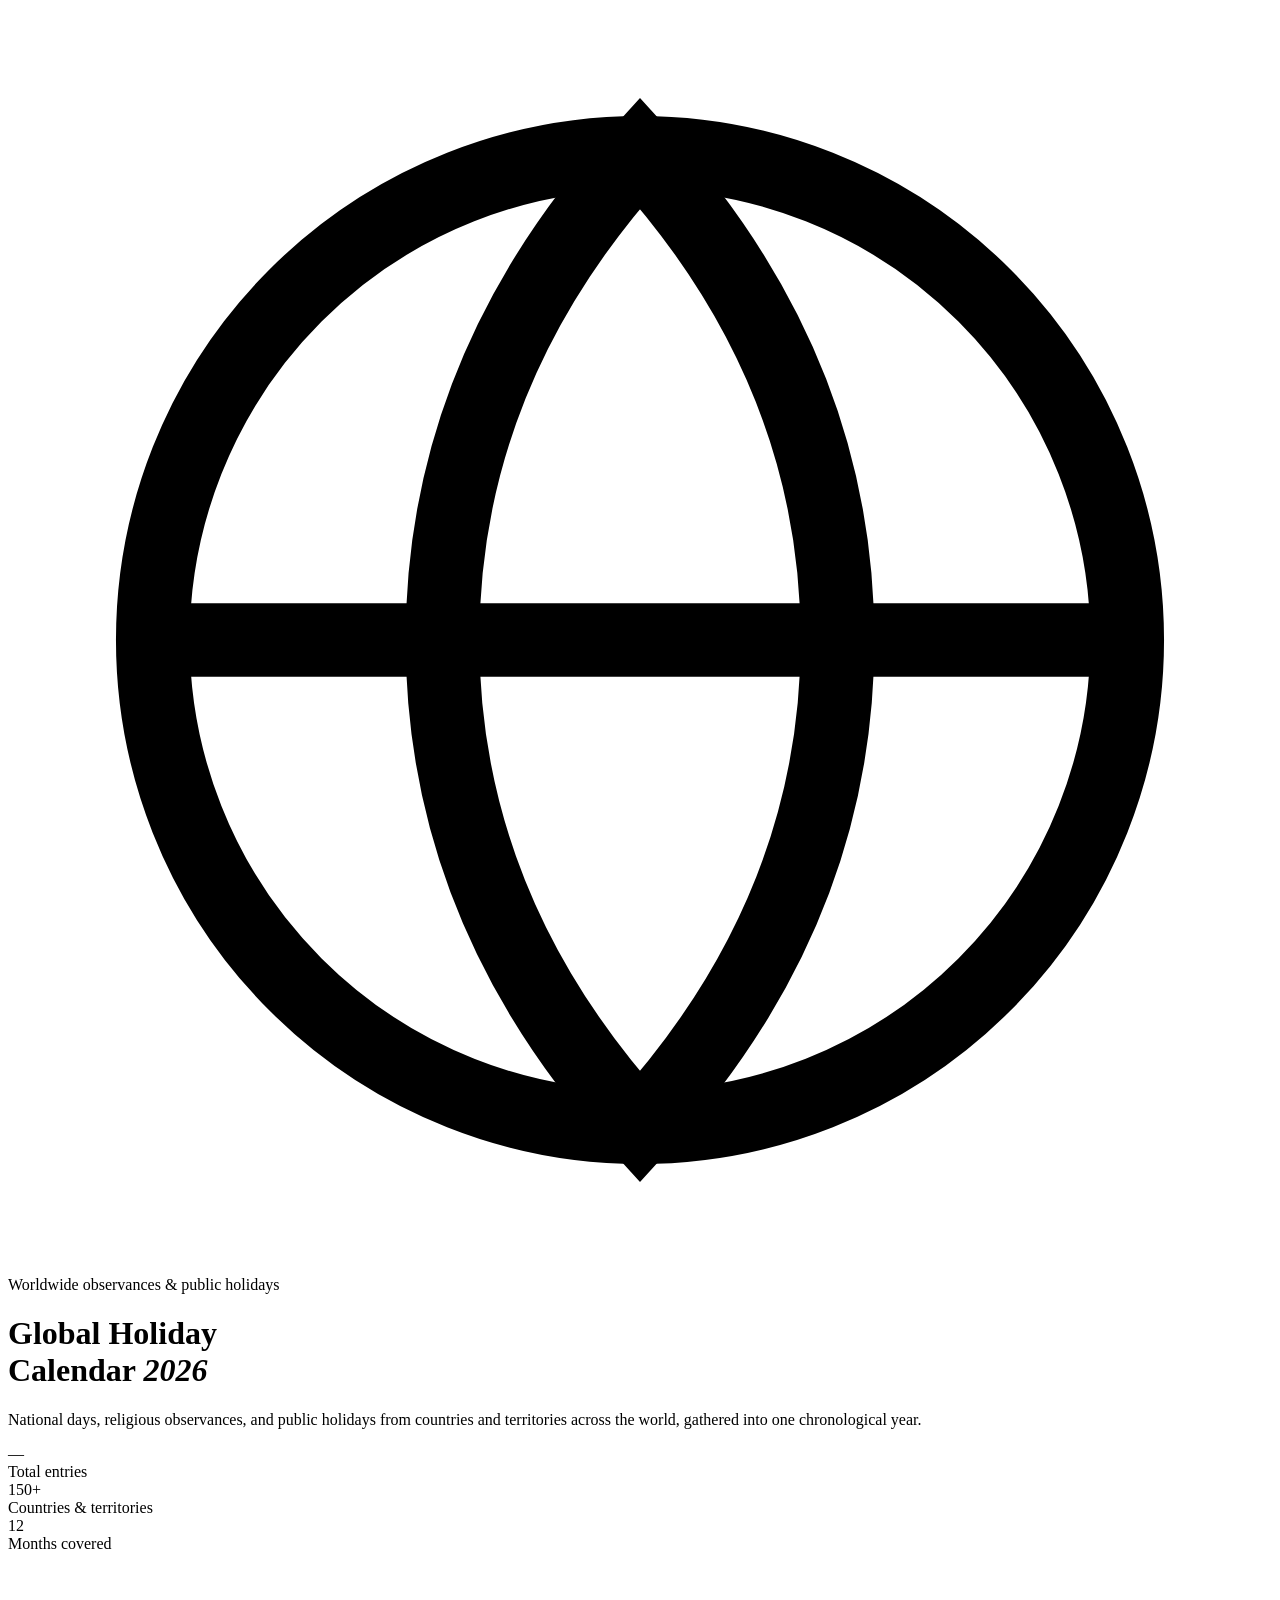
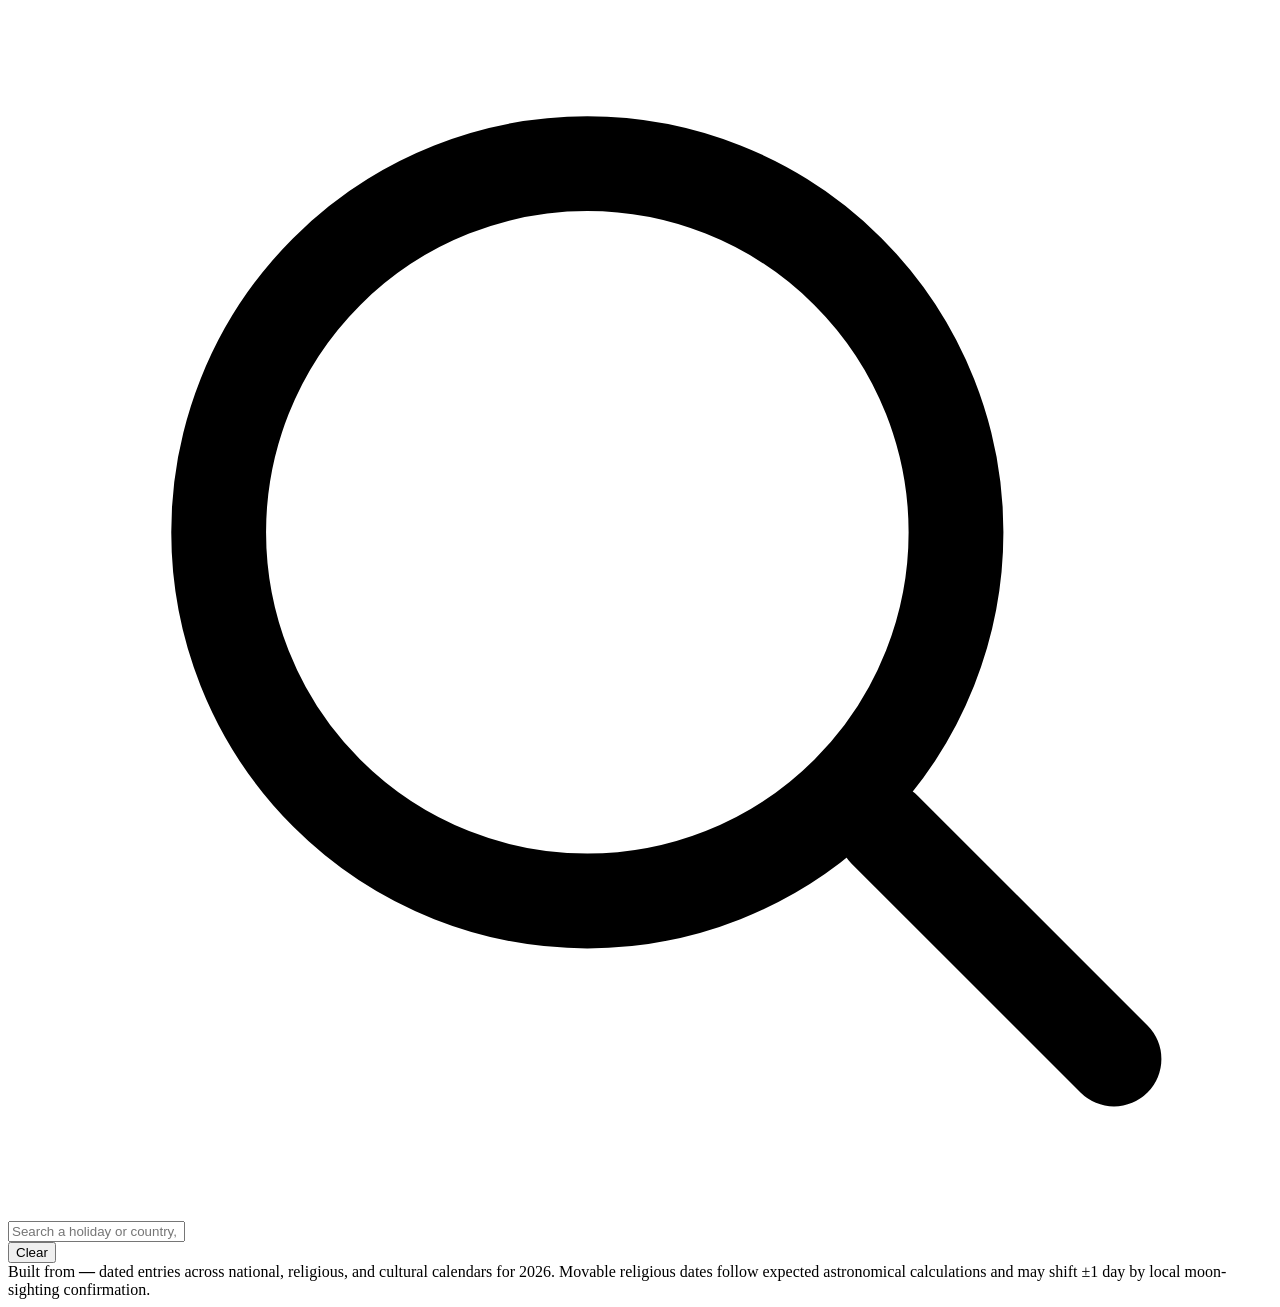
==== index.html @ 4b8c0f7c "Add files via upload" ====
<!DOCTYPE html>
<html lang="en">
<head>
<meta charset="UTF-8">
<meta name="viewport" content="width=device-width, initial-scale=1.0">
<title>Global Holiday Calendar 2026</title>
<meta name="description" content="A searchable, chronological calendar of national holidays, religious observances, and cultural celebrations from countries and territories around the world for 2026.">
<link rel="preconnect" href="https://fonts.googleapis.com">
<link href="https://fonts.googleapis.com/css2?family=Fraunces:opsz,wght@9..144,400;9..144,500;9..144,600;9..144,700&family=Inter:wght@400;500;600;700&display=swap" rel="stylesheet">
<link rel="stylesheet" href="assets/style.css">
</head>
<body>

<header class="hero">
  <div class="hero-inner">
    <div class="hero-mark">
      <svg viewBox="0 0 24 24" fill="none" xmlns="http://www.w3.org/2000/svg">
        <circle cx="12" cy="12" r="9.25" stroke="currentColor" stroke-width="1.4"/>
        <path d="M2.75 12H21.25" stroke="currentColor" stroke-width="1.4"/>
        <path d="M12 2.75C14.5 5.5 15.75 8.6 15.75 12C15.75 15.4 14.5 18.5 12 21.25C9.5 18.5 8.25 15.4 8.25 12C8.25 8.6 9.5 5.5 12 2.75Z" stroke="currentColor" stroke-width="1.4"/>
      </svg>
      Worldwide observances &amp; public holidays
    </div>
    <h1 class="title">Global Holiday<br>Calendar <em>2026</em></h1>
    <p class="subtitle">National days, religious observances, and public holidays from countries and territories across the world, gathered into one chronological year.</p>
    <div class="hero-stats">
      <div><div class="num" id="statTotal">—</div><div class="lbl">Total entries</div></div>
      <div><div class="num">150+</div><div class="lbl">Countries &amp; territories</div></div>
      <div><div class="num">12</div><div class="lbl">Months covered</div></div>
    </div>
  </div>
</header>

<div class="controls-wrap">
  <div class="controls">
    <div class="search-row">
      <div class="search-box">
        <svg viewBox="0 0 24 24" fill="none" xmlns="http://www.w3.org/2000/svg"><circle cx="11" cy="11" r="7" stroke="currentColor" stroke-width="1.8"/><path d="M21 21L16.65 16.65" stroke="currentColor" stroke-width="1.8" stroke-linecap="round"/></svg>
        <input type="text" id="searchInput" placeholder="Search a holiday or country, e.g. Diwali or Kenya">
      </div>
      <button class="clear-btn" id="clearBtn">Clear</button>
    </div>
    <div class="month-pills" id="monthPills"></div>
  </div>
</div>

<div class="result-note" id="resultNote"></div>

<main id="main"></main>

<footer>
  Built from <strong id="statTotalFooter">—</strong> dated entries across national, religious, and cultural calendars for 2026. Movable religious dates follow expected astronomical calculations and may shift ±1 day by local moon-sighting confirmation.
</footer>

<script src="assets/script.js"></script>
</body>
</html>
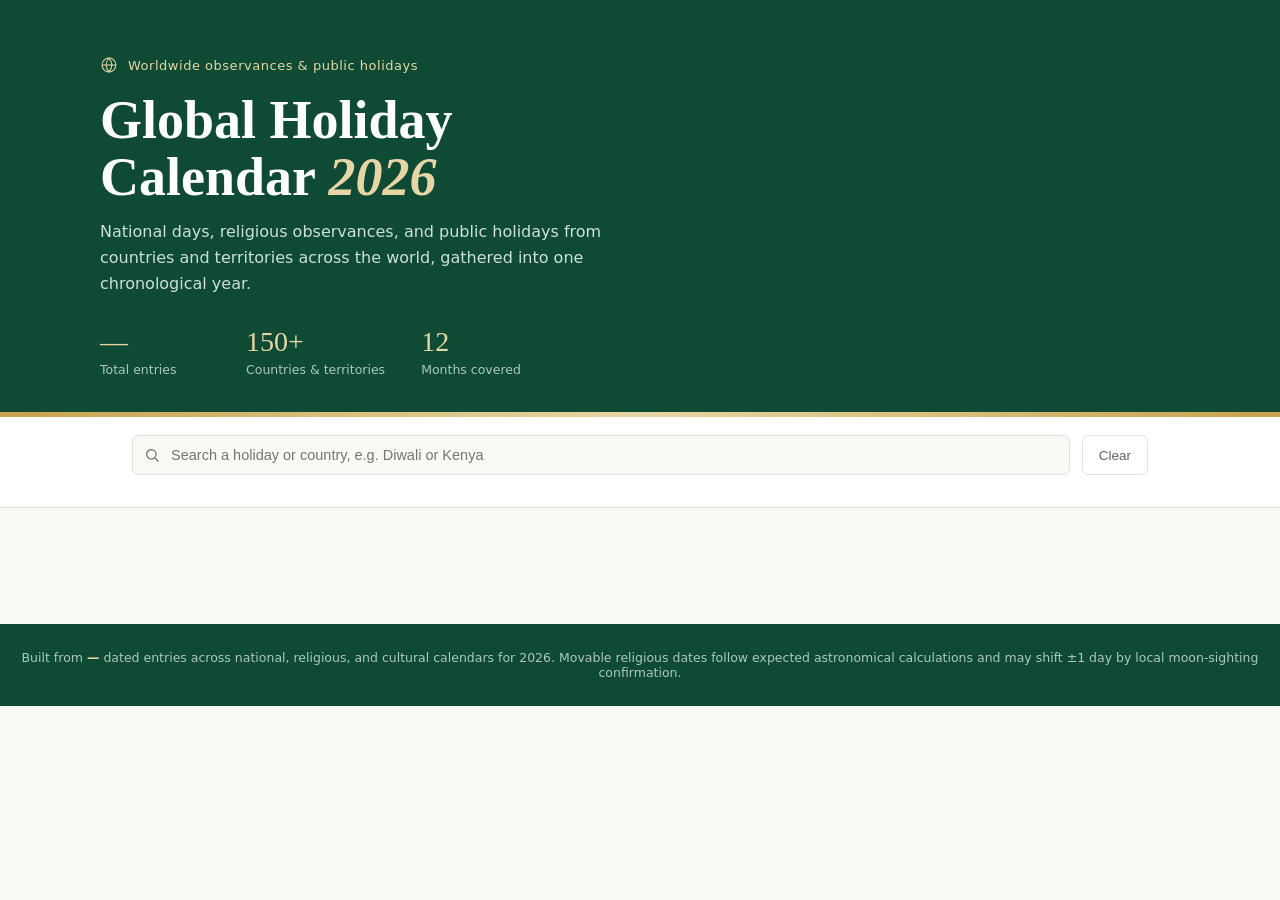
==== commit 65d5fcea: "Update stylesheet link in index.html" ====
--- a/index.html
+++ b/index.html
@@ -7,7 +7,7 @@
 <meta name="description" content="A searchable, chronological calendar of national holidays, religious observances, and cultural celebrations from countries and territories around the world for 2026.">
 <link rel="preconnect" href="https://fonts.googleapis.com">
 <link href="https://fonts.googleapis.com/css2?family=Fraunces:opsz,wght@9..144,400;9..144,500;9..144,600;9..144,700&family=Inter:wght@400;500;600;700&display=swap" rel="stylesheet">
-<link rel="stylesheet" href="assets/style.css">
+<link rel="stylesheet" href="style.css">
 </head>
 <body>
 
--- a/style.css
+++ b/style.css
@@ -0,0 +1,290 @@
+:root{
+  --green-deep:#0E4A34;
+  --green-mid:#1C6B4A;
+  --green-tint:#EAF2ED;
+  --gold:#C9A24B;
+  --gold-soft:#E7D6A5;
+  --cream:#FBF9F4;
+  --white:#FFFFFF;
+  --ink:#1F2A22;
+  --ink-soft:#5B6960;
+  --line:#DCE4DE;
+  --radius:6px;
+}
+*{box-sizing:border-box;}
+html,body{margin:0;padding:0;}
+body{
+  background:var(--cream);
+  color:var(--ink);
+  font-family:'Inter',system-ui,sans-serif;
+  -webkit-font-smoothing:antialiased;
+}
+a{color:inherit;}
+
+/* ---------- Header ---------- */
+header.hero{
+  background:var(--green-deep);
+  color:var(--white);
+  padding:56px 32px 40px;
+  position:relative;
+  overflow:hidden;
+}
+header.hero::after{
+  content:"";
+  position:absolute;
+  left:0; right:0; bottom:0;
+  height:5px;
+  background:linear-gradient(90deg, var(--gold) 0%, var(--gold-soft) 50%, var(--gold) 100%);
+}
+.hero-inner{
+  max-width:1080px;
+  margin:0 auto;
+}
+.hero-mark{
+  display:inline-flex;
+  align-items:center;
+  gap:10px;
+  color:var(--gold-soft);
+  font-size:13px;
+  letter-spacing:.04em;
+  margin-bottom:18px;
+}
+.hero-mark svg{ width:18px; height:18px; flex:none; }
+h1.title{
+  font-family:'Fraunces', serif;
+  font-weight:600;
+  font-size:clamp(32px, 5vw, 54px);
+  line-height:1.05;
+  margin:0 0 14px;
+  max-width:16ch;
+}
+h1.title em{
+  font-style:italic;
+  color:var(--gold-soft);
+}
+p.subtitle{
+  font-size:16px;
+  line-height:1.6;
+  color:#CFE0D6;
+  max-width:56ch;
+  margin:0;
+}
+.hero-stats{
+  display:flex;
+  gap:36px;
+  margin-top:32px;
+  flex-wrap:wrap;
+}
+.hero-stats div{ min-width:110px; }
+.hero-stats .num{
+  font-family:'Fraunces', serif;
+  font-size:28px;
+  color:var(--gold-soft);
+  line-height:1;
+}
+.hero-stats .lbl{
+  font-size:12.5px;
+  color:#AEC7BC;
+  margin-top:6px;
+}
+
+/* ---------- Controls ---------- */
+.controls-wrap{
+  background:var(--white);
+  border-bottom:1px solid var(--line);
+  position:sticky;
+  top:0;
+  z-index:20;
+}
+.controls{
+  max-width:1080px;
+  margin:0 auto;
+  padding:18px 32px;
+}
+.search-row{
+  display:flex;
+  gap:12px;
+  margin-bottom:14px;
+}
+.search-box{
+  flex:1;
+  position:relative;
+}
+.search-box input{
+  width:100%;
+  padding:11px 14px 11px 38px;
+  border:1px solid var(--line);
+  border-radius:var(--radius);
+  font-family:'Inter',sans-serif;
+  font-size:14.5px;
+  color:var(--ink);
+  background:var(--cream);
+}
+.search-box input:focus{
+  outline:2px solid var(--gold);
+  outline-offset:1px;
+  background:var(--white);
+}
+.search-box svg{
+  position:absolute;
+  left:12px; top:50%;
+  transform:translateY(-50%);
+  width:16px; height:16px;
+  color:var(--ink-soft);
+}
+.clear-btn{
+  border:1px solid var(--line);
+  background:var(--white);
+  color:var(--ink-soft);
+  border-radius:var(--radius);
+  padding:0 16px;
+  font-size:13.5px;
+  cursor:pointer;
+  font-family:'Inter',sans-serif;
+}
+.clear-btn:hover{ border-color:var(--green-mid); color:var(--green-deep); }
+
+.month-pills{
+  display:flex;
+  flex-wrap:wrap;
+  gap:7px;
+}
+.pill{
+  border:1px solid var(--line);
+  background:var(--white);
+  color:var(--ink-soft);
+  padding:6px 13px;
+  border-radius:999px;
+  font-size:13px;
+  font-family:'Inter',sans-serif;
+  cursor:pointer;
+  transition:background .12s ease, color .12s ease, border-color .12s ease;
+}
+.pill:hover{ border-color:var(--gold); color:var(--green-deep); }
+.pill.active{
+  background:var(--gold);
+  border-color:var(--gold);
+  color:var(--green-deep);
+  font-weight:600;
+}
+.pill-all.active{
+  background:var(--green-deep);
+  border-color:var(--green-deep);
+  color:var(--gold-soft);
+}
+
+.result-note{
+  max-width:1080px;
+  margin:16px auto 0;
+  padding:0 32px;
+  font-size:13px;
+  color:var(--ink-soft);
+}
+
+/* ---------- Table ---------- */
+main{
+  max-width:1080px;
+  margin:0 auto;
+  padding:20px 32px 80px;
+}
+.month-section{ margin-top:34px; }
+.month-section:first-child{ margin-top:24px; }
+.month-heading{
+  display:flex;
+  align-items:baseline;
+  gap:10px;
+  margin-bottom:10px;
+  padding-bottom:8px;
+  border-bottom:2px solid var(--green-deep);
+}
+.month-heading h2{
+  font-family:'Fraunces', serif;
+  font-weight:600;
+  font-size:22px;
+  color:var(--green-deep);
+  margin:0;
+}
+.month-heading .count{
+  font-size:12.5px;
+  color:var(--gold);
+  font-weight:600;
+  background:var(--green-tint);
+  padding:2px 9px;
+  border-radius:999px;
+}
+
+table{
+  width:100%;
+  border-collapse:collapse;
+}
+thead th{
+  text-align:left;
+  font-size:11.5px;
+  letter-spacing:.03em;
+  color:var(--ink-soft);
+  font-weight:600;
+  padding:0 0 8px;
+}
+thead th.col-date{ text-align:right; }
+tbody tr{
+  border-top:1px solid var(--line);
+}
+tbody tr:hover{ background:var(--green-tint); }
+tbody td{
+  padding:11px 0;
+  font-size:14.5px;
+  vertical-align:top;
+}
+td.col-title{
+  color:var(--ink);
+  padding-right:18px;
+  border-left:3px solid transparent;
+}
+tbody tr:hover td.col-title{ border-left-color:var(--gold); padding-left:9px; }
+td.col-date{
+  text-align:right;
+  white-space:nowrap;
+  color:var(--green-mid);
+  font-weight:600;
+  font-variant-numeric:tabular-nums;
+}
+
+.empty-state{
+  text-align:center;
+  padding:60px 20px;
+  color:var(--ink-soft);
+}
+.empty-state .big{
+  font-family:'Fraunces', serif;
+  font-size:20px;
+  color:var(--green-deep);
+  margin-bottom:6px;
+}
+
+mark{
+  background:var(--gold-soft);
+  color:inherit;
+  padding:0 1px;
+  border-radius:2px;
+}
+
+footer{
+  background:var(--green-deep);
+  color:#AEC7BC;
+  text-align:center;
+  padding:26px 20px;
+  font-size:12.5px;
+}
+footer strong{ color:var(--gold-soft); }
+
+@media (max-width:640px){
+  header.hero{ padding:40px 20px 32px; }
+  .controls{ padding:14px 20px; }
+  main{ padding:16px 20px 60px; }
+  td.col-title{ font-size:13.5px; }
+  .search-row{ flex-direction:column; }
+}
+
+@media (prefers-reduced-motion: reduce){
+  *{ transition:none !important; }
+}
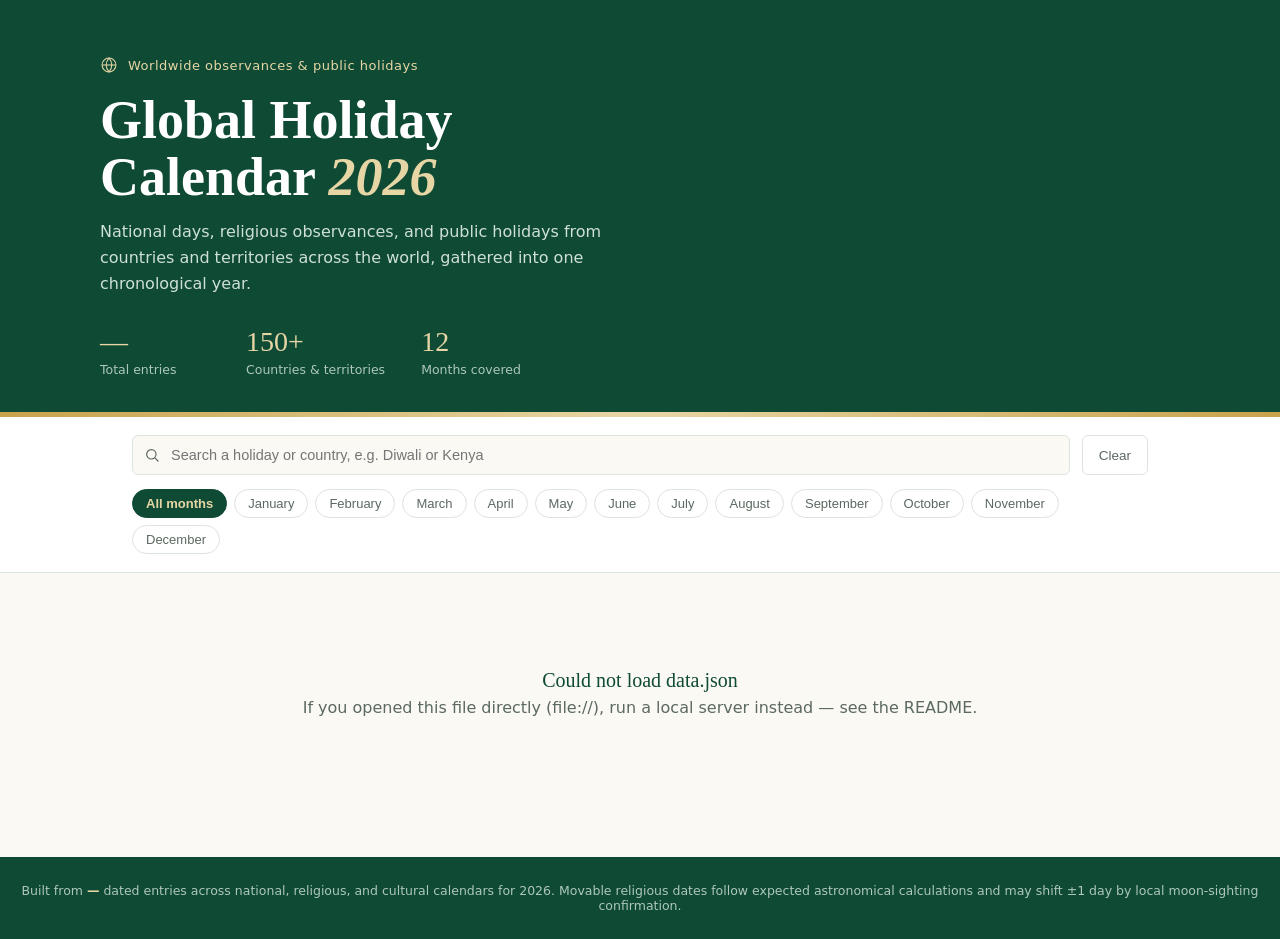
==== commit cd412e27: "Fix script source path in index.html" ====
--- a/index.html
+++ b/index.html
@@ -52,6 +52,6 @@
   Built from <strong id="statTotalFooter">—</strong> dated entries across national, religious, and cultural calendars for 2026. Movable religious dates follow expected astronomical calculations and may shift ±1 day by local moon-sighting confirmation.
 </footer>
 
-<script src="assets/script.js"></script>
+<script src="script.js"></script>
 </body>
 </html>
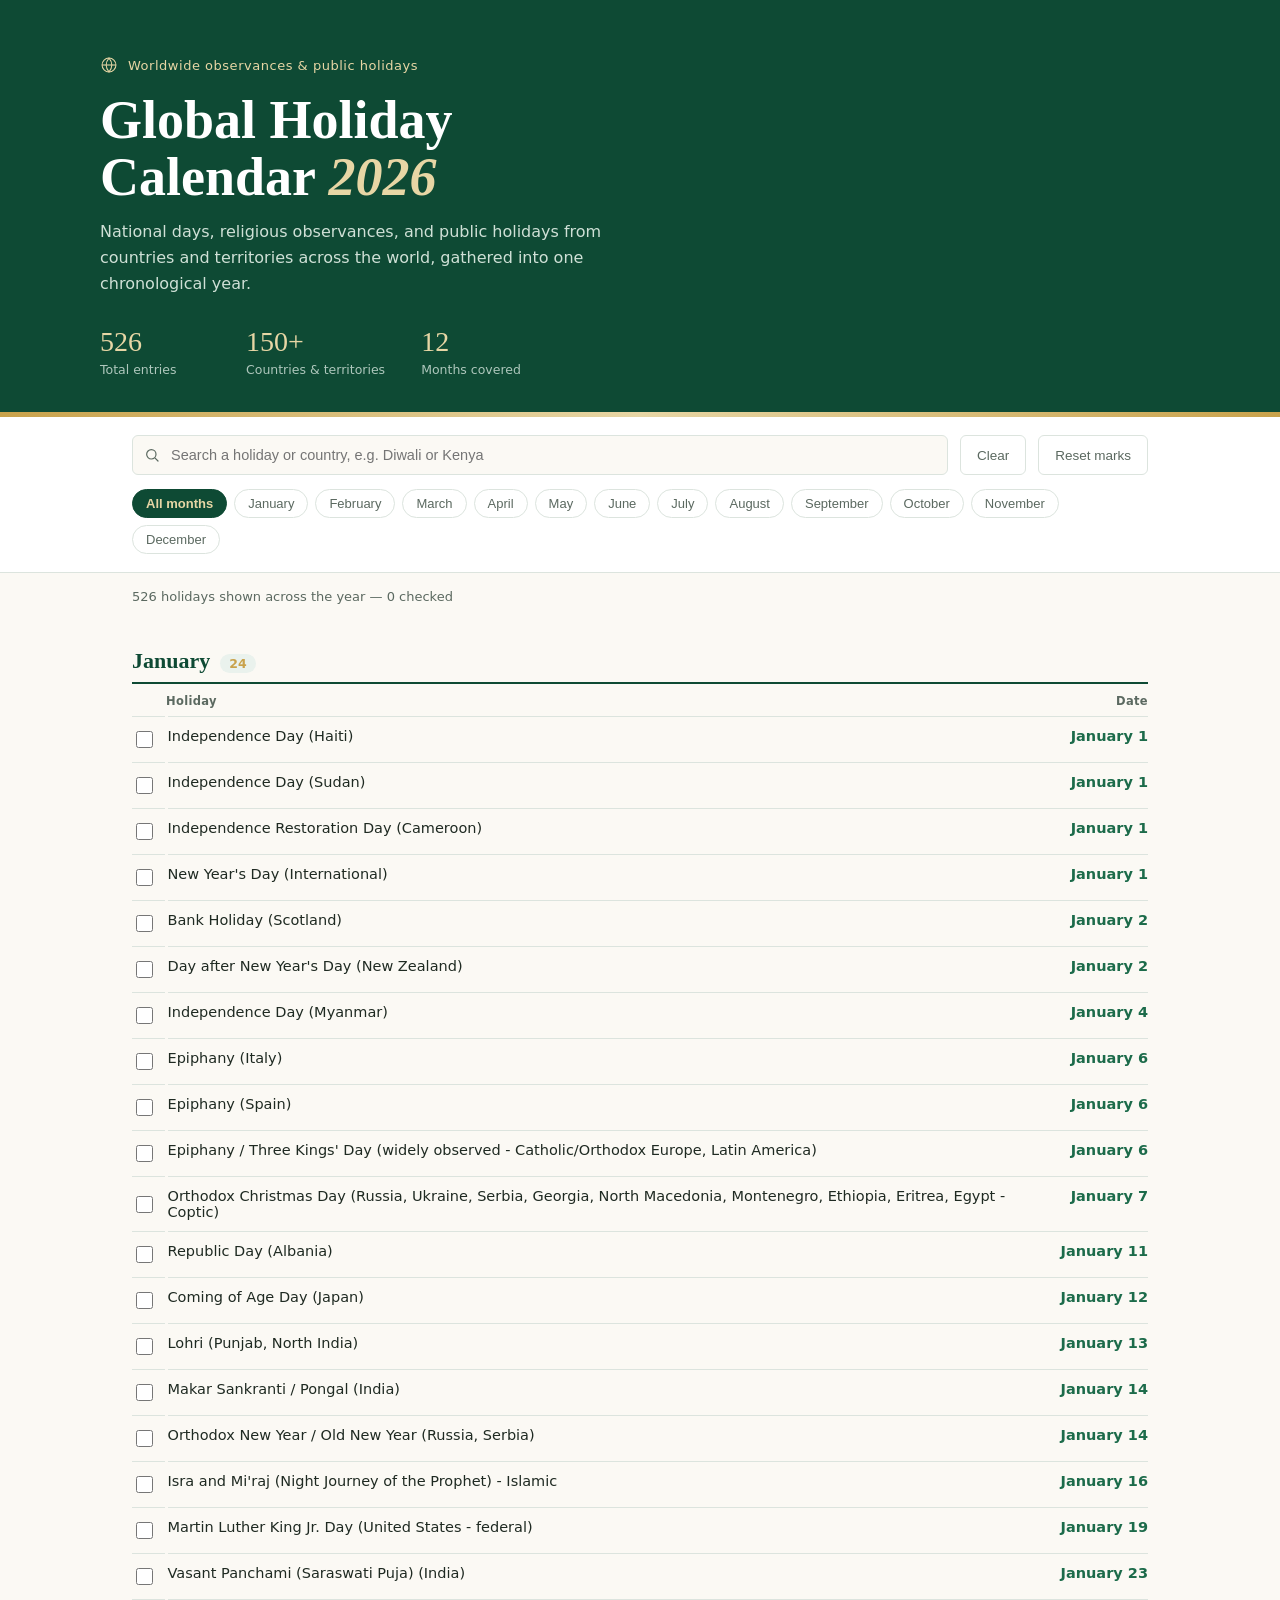
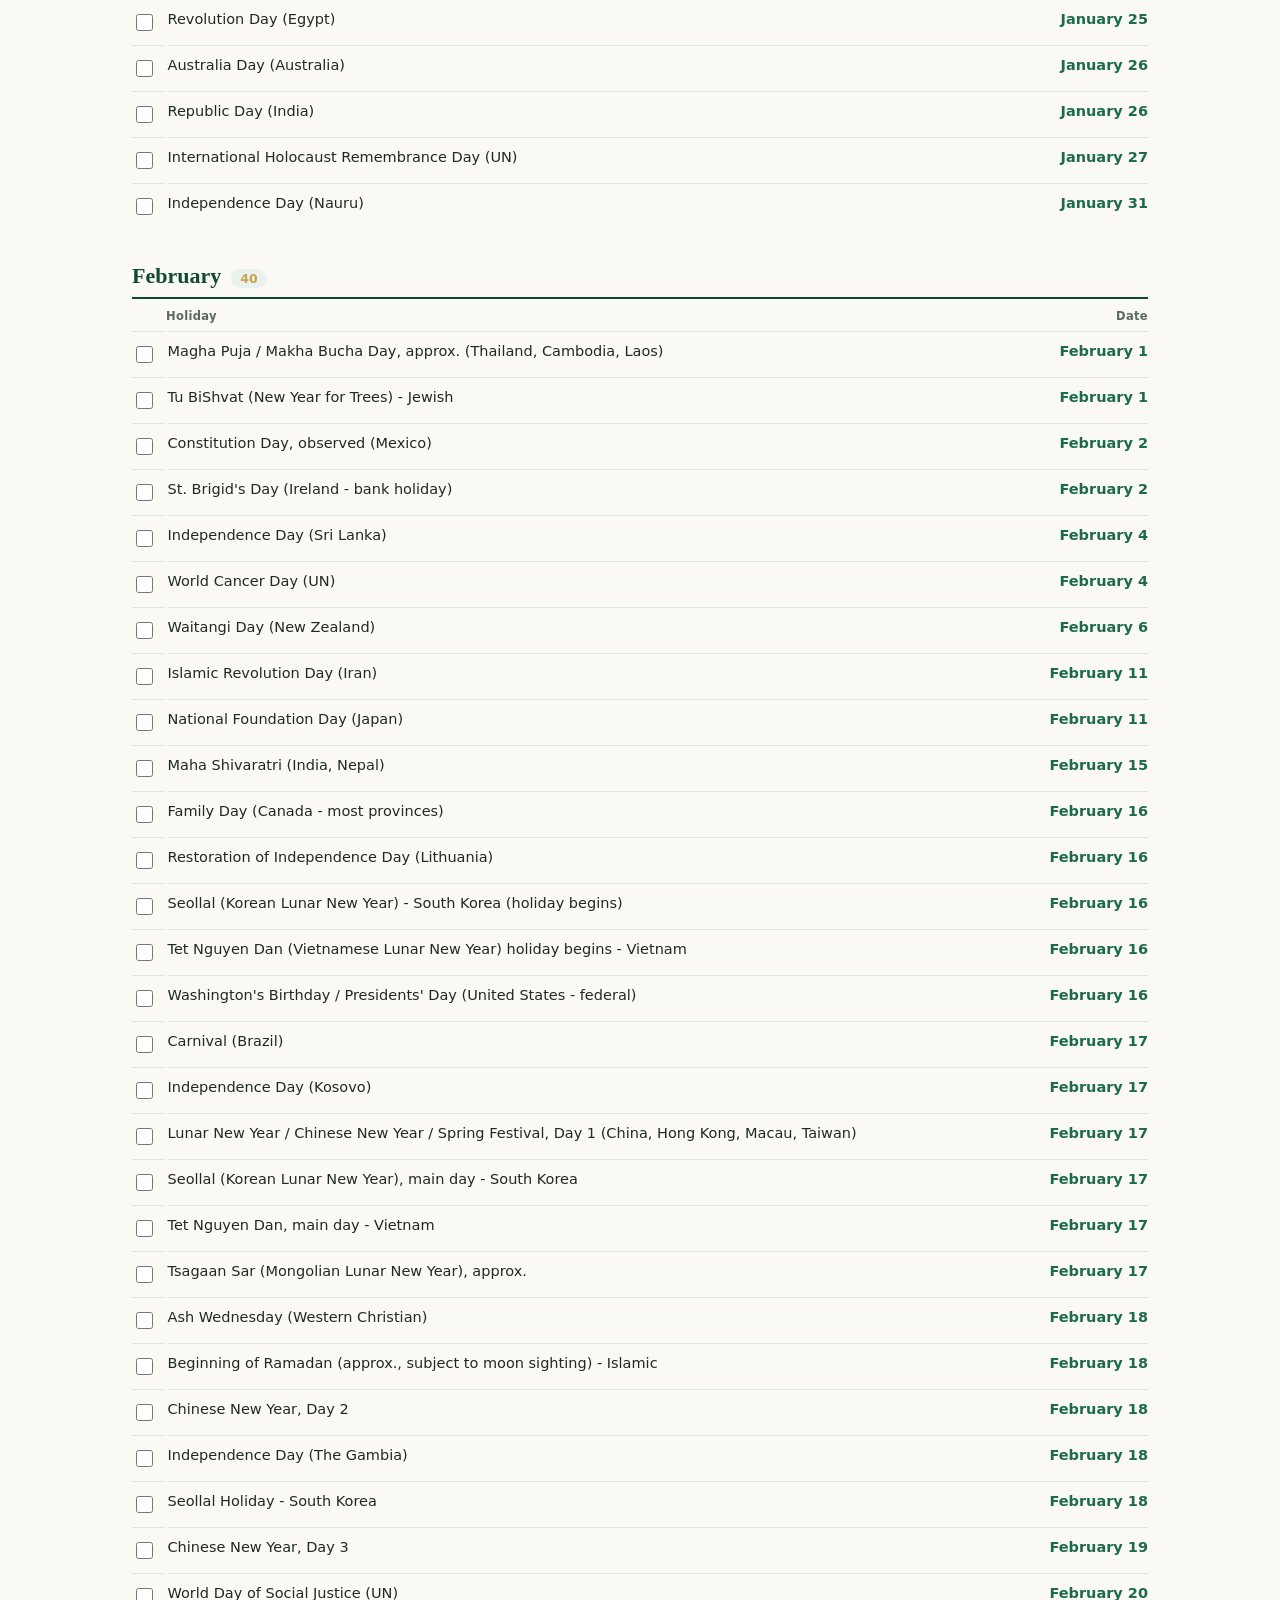
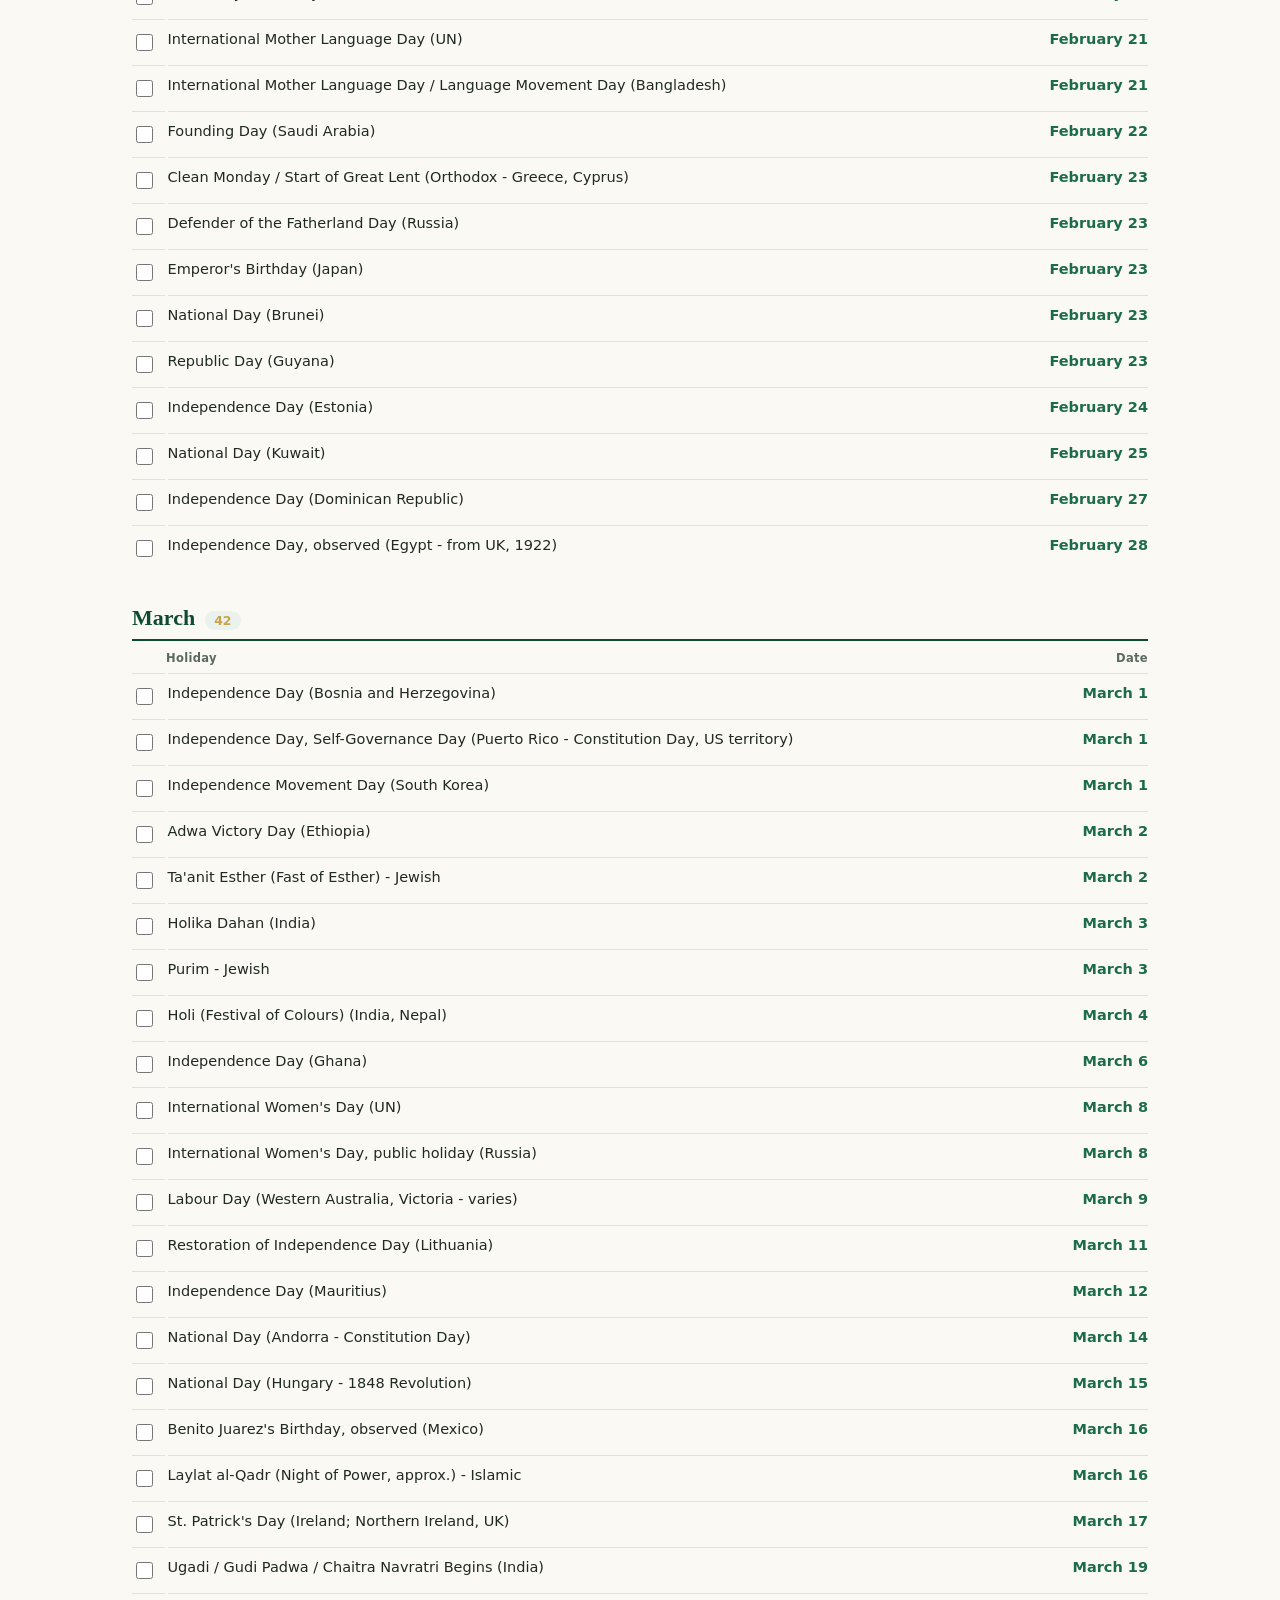
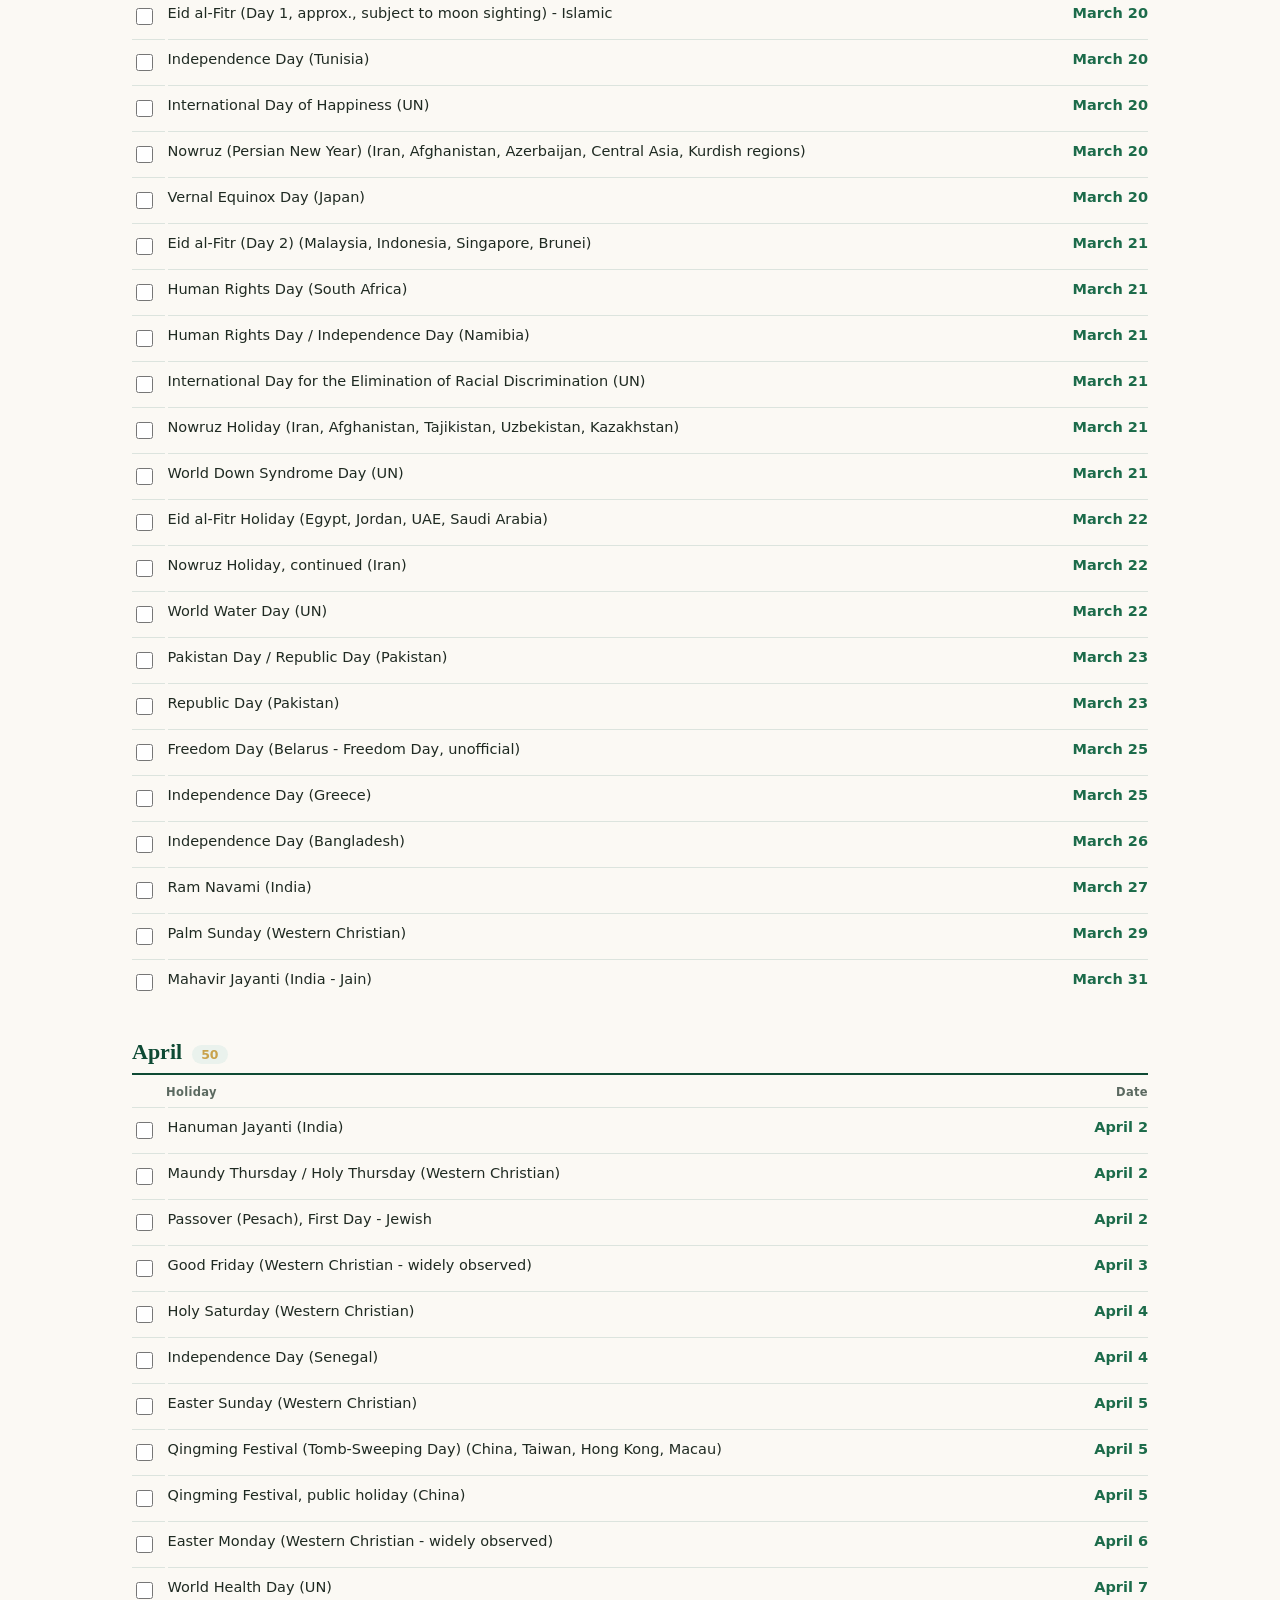
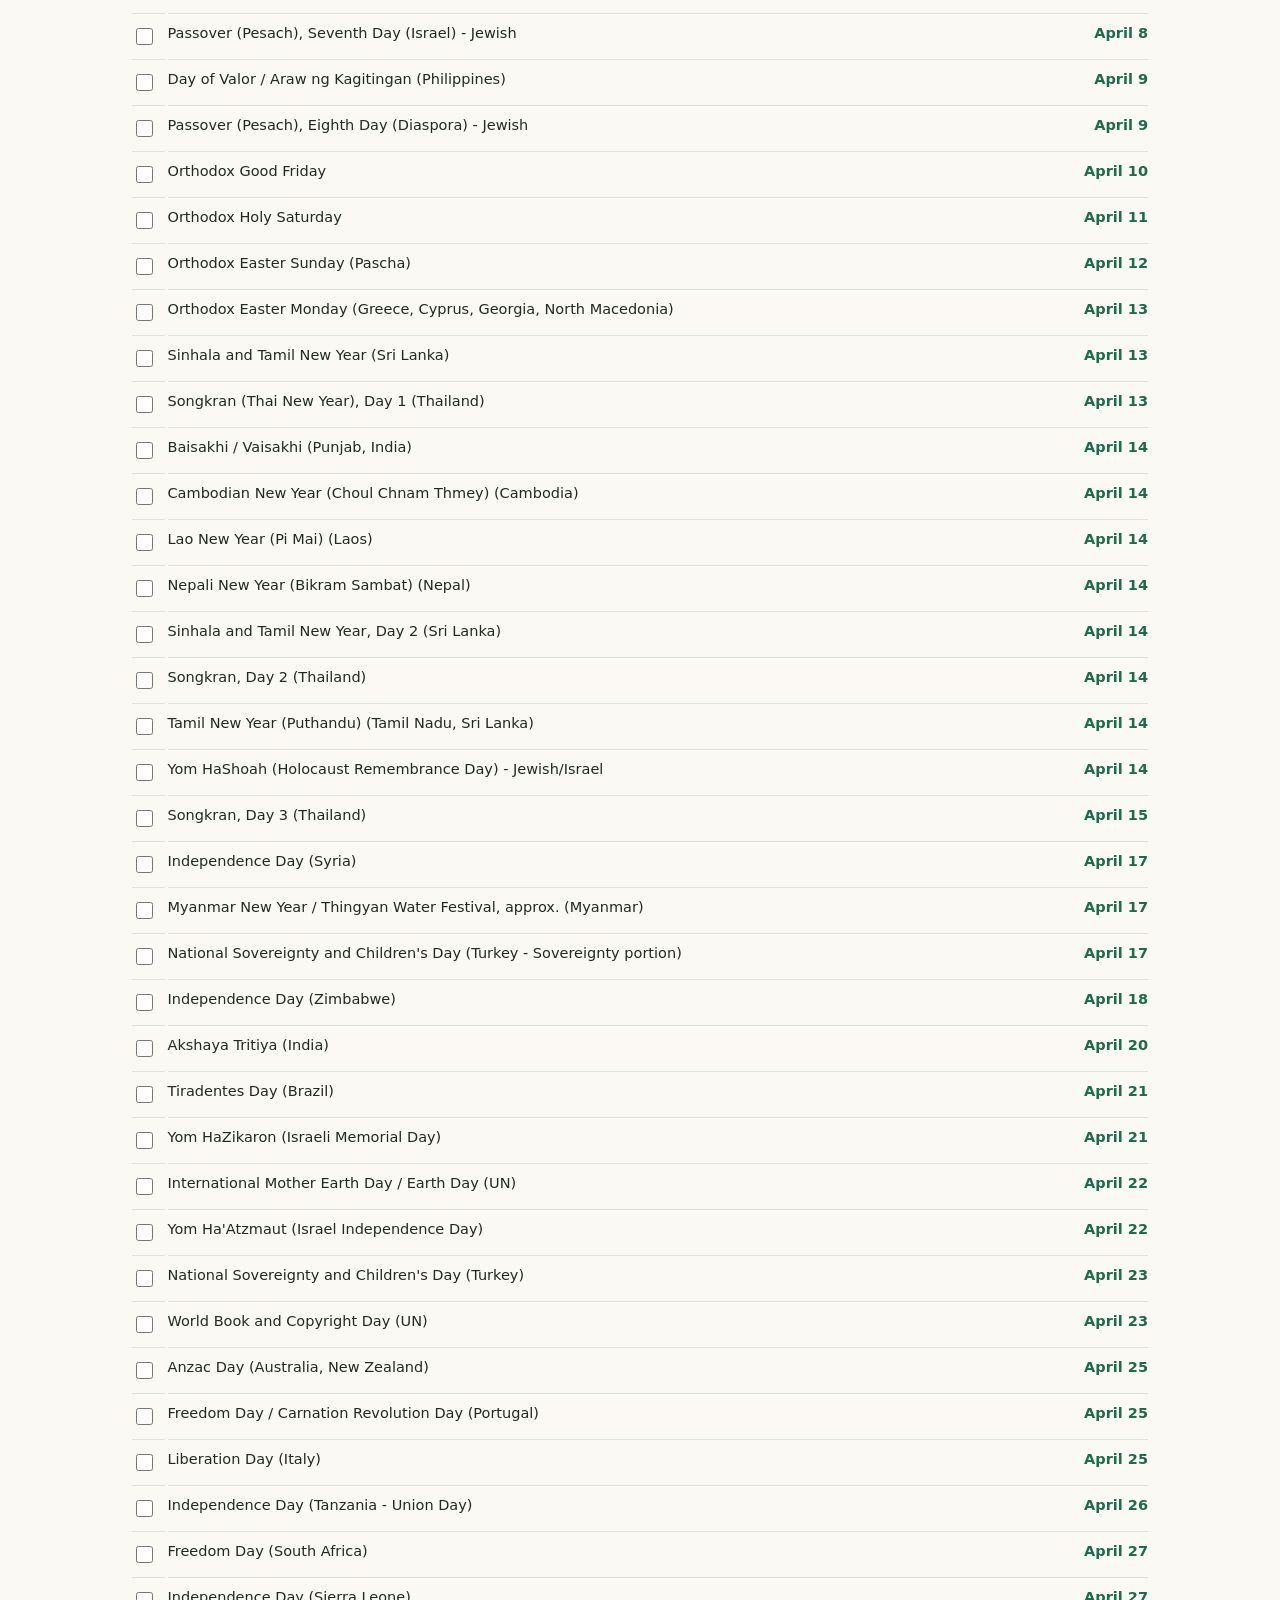
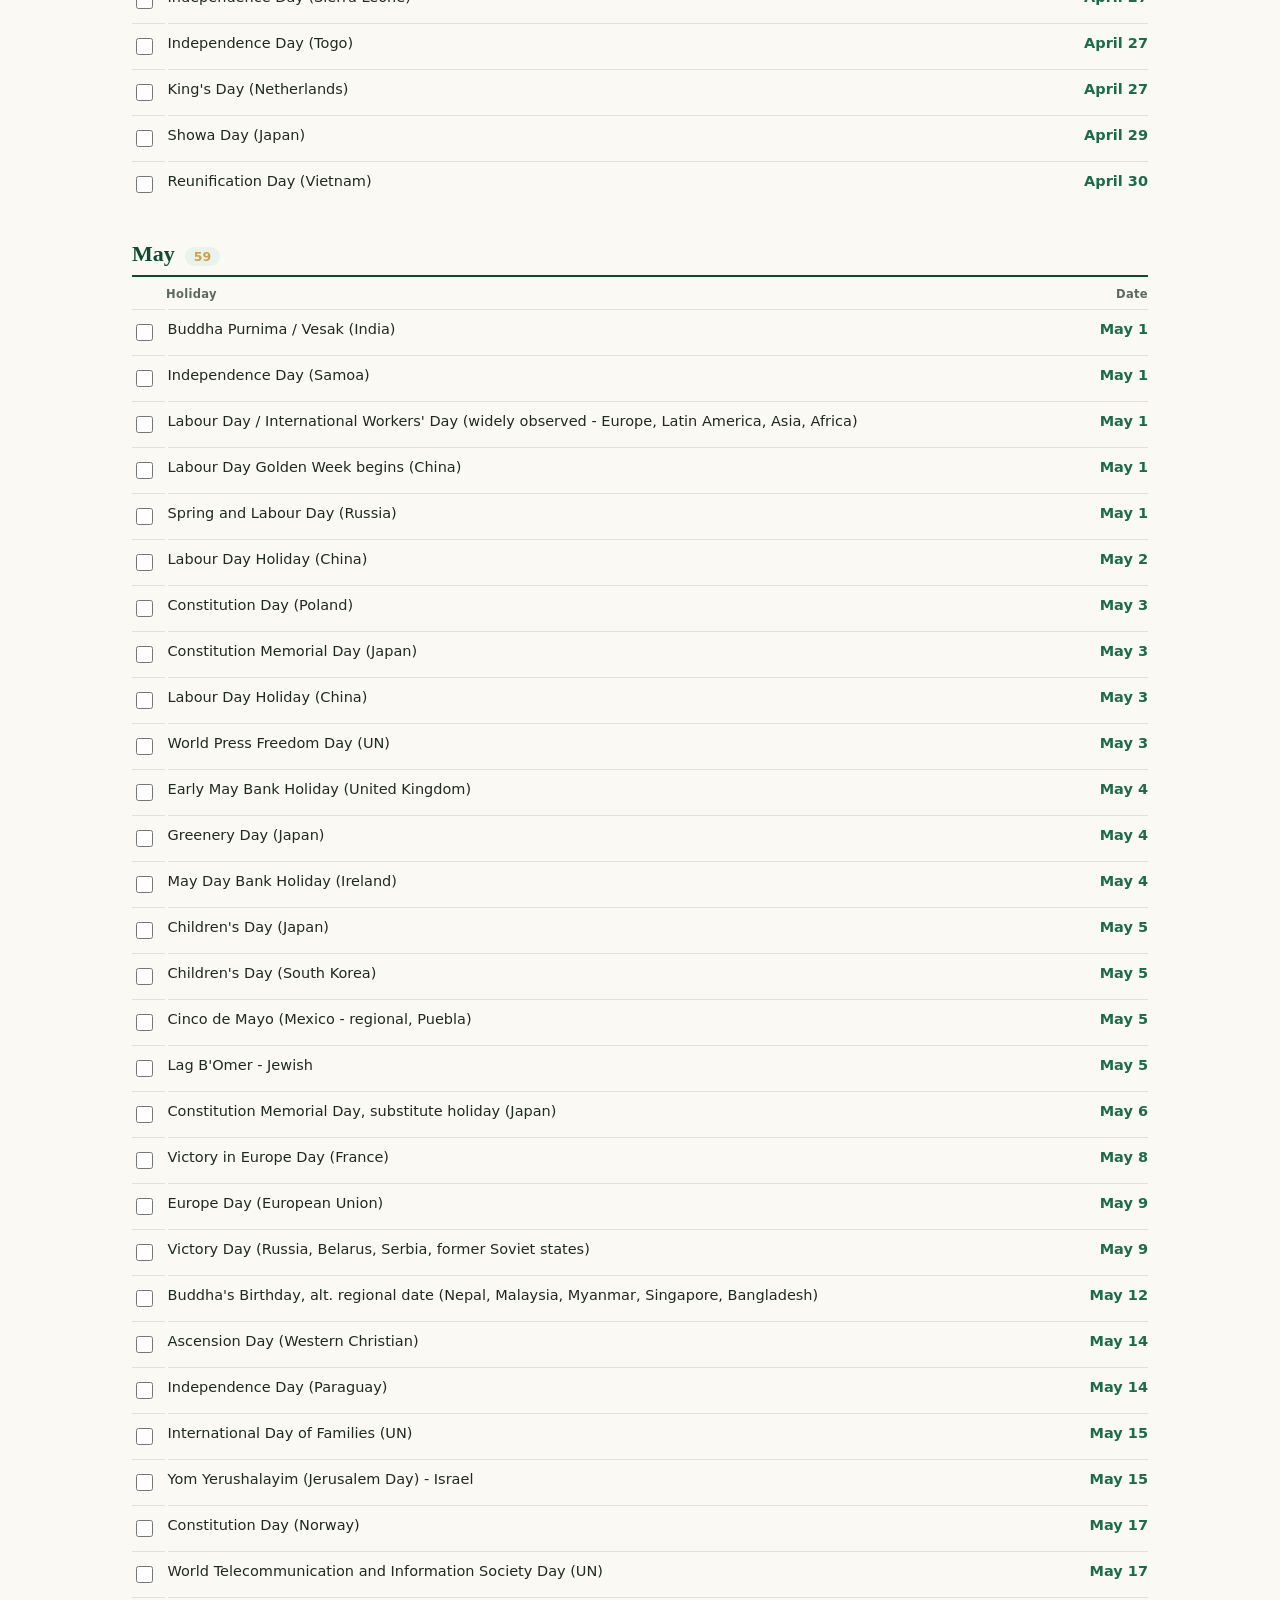
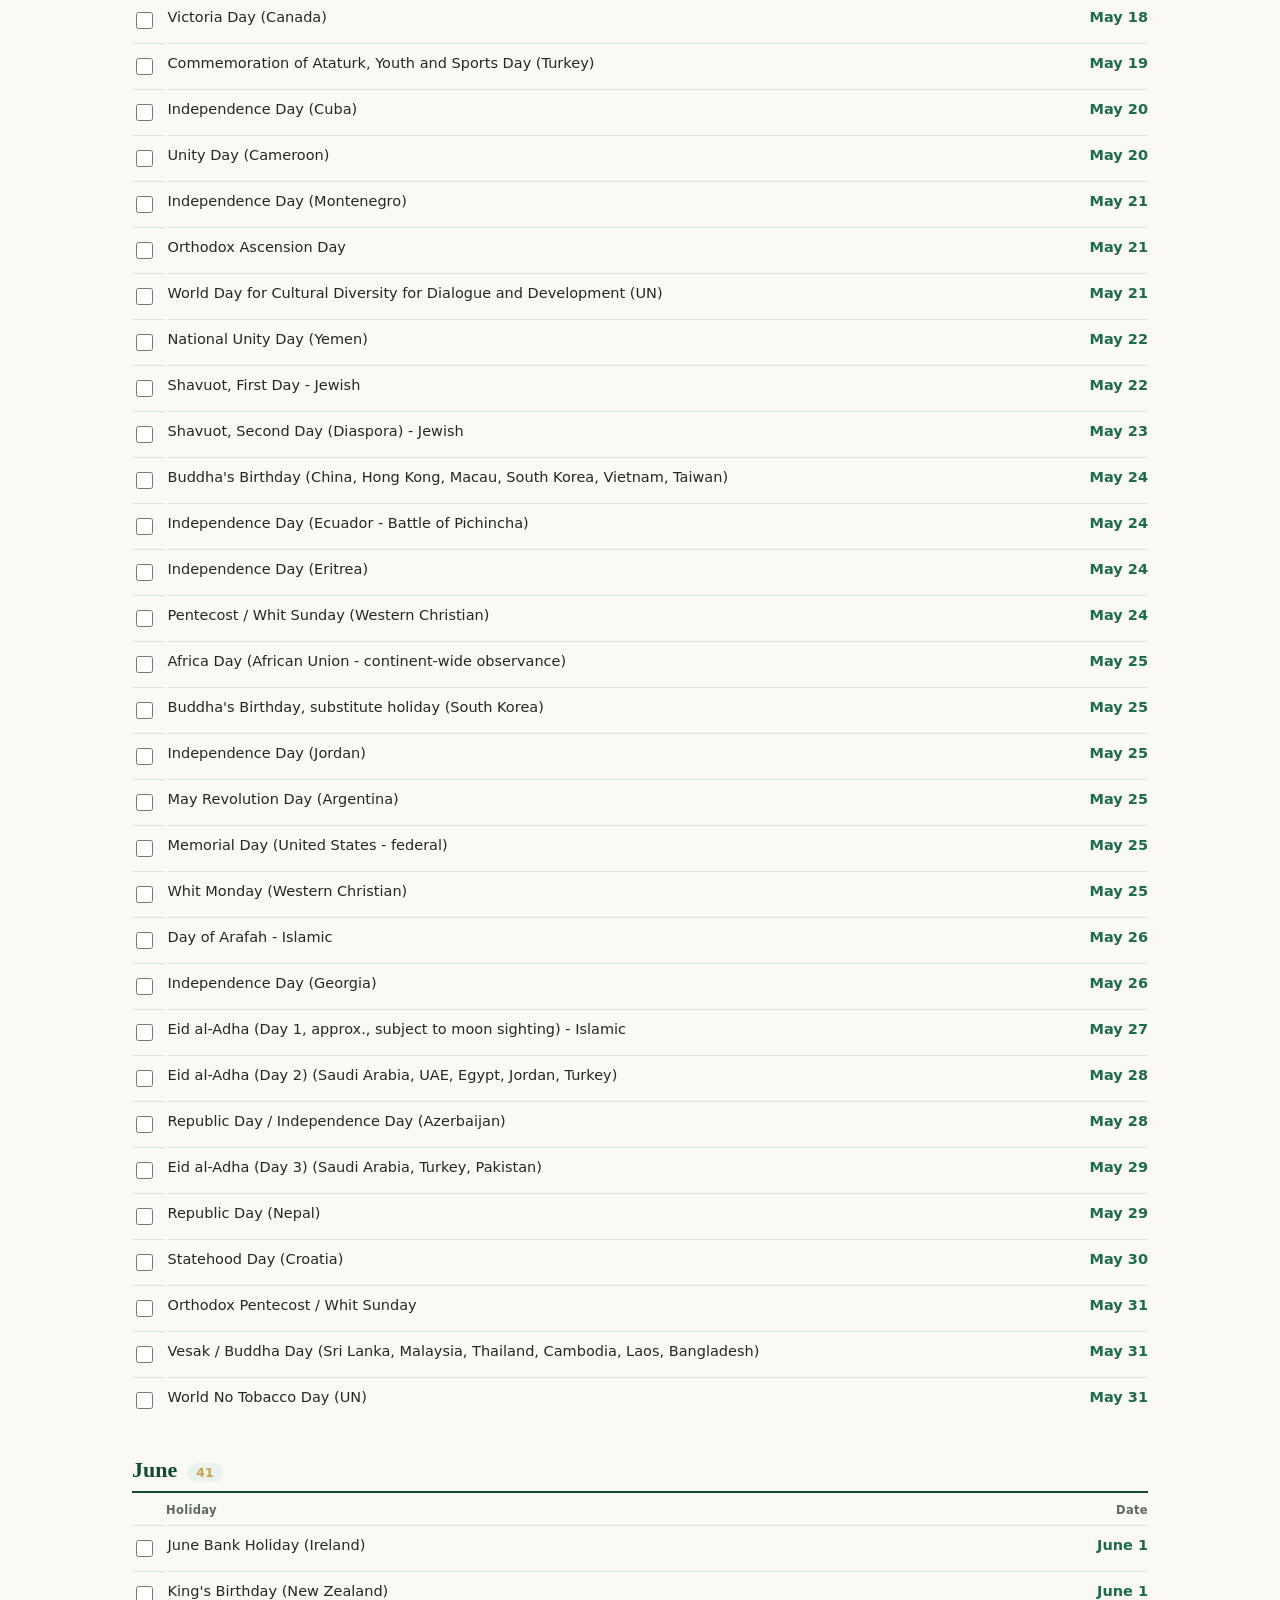
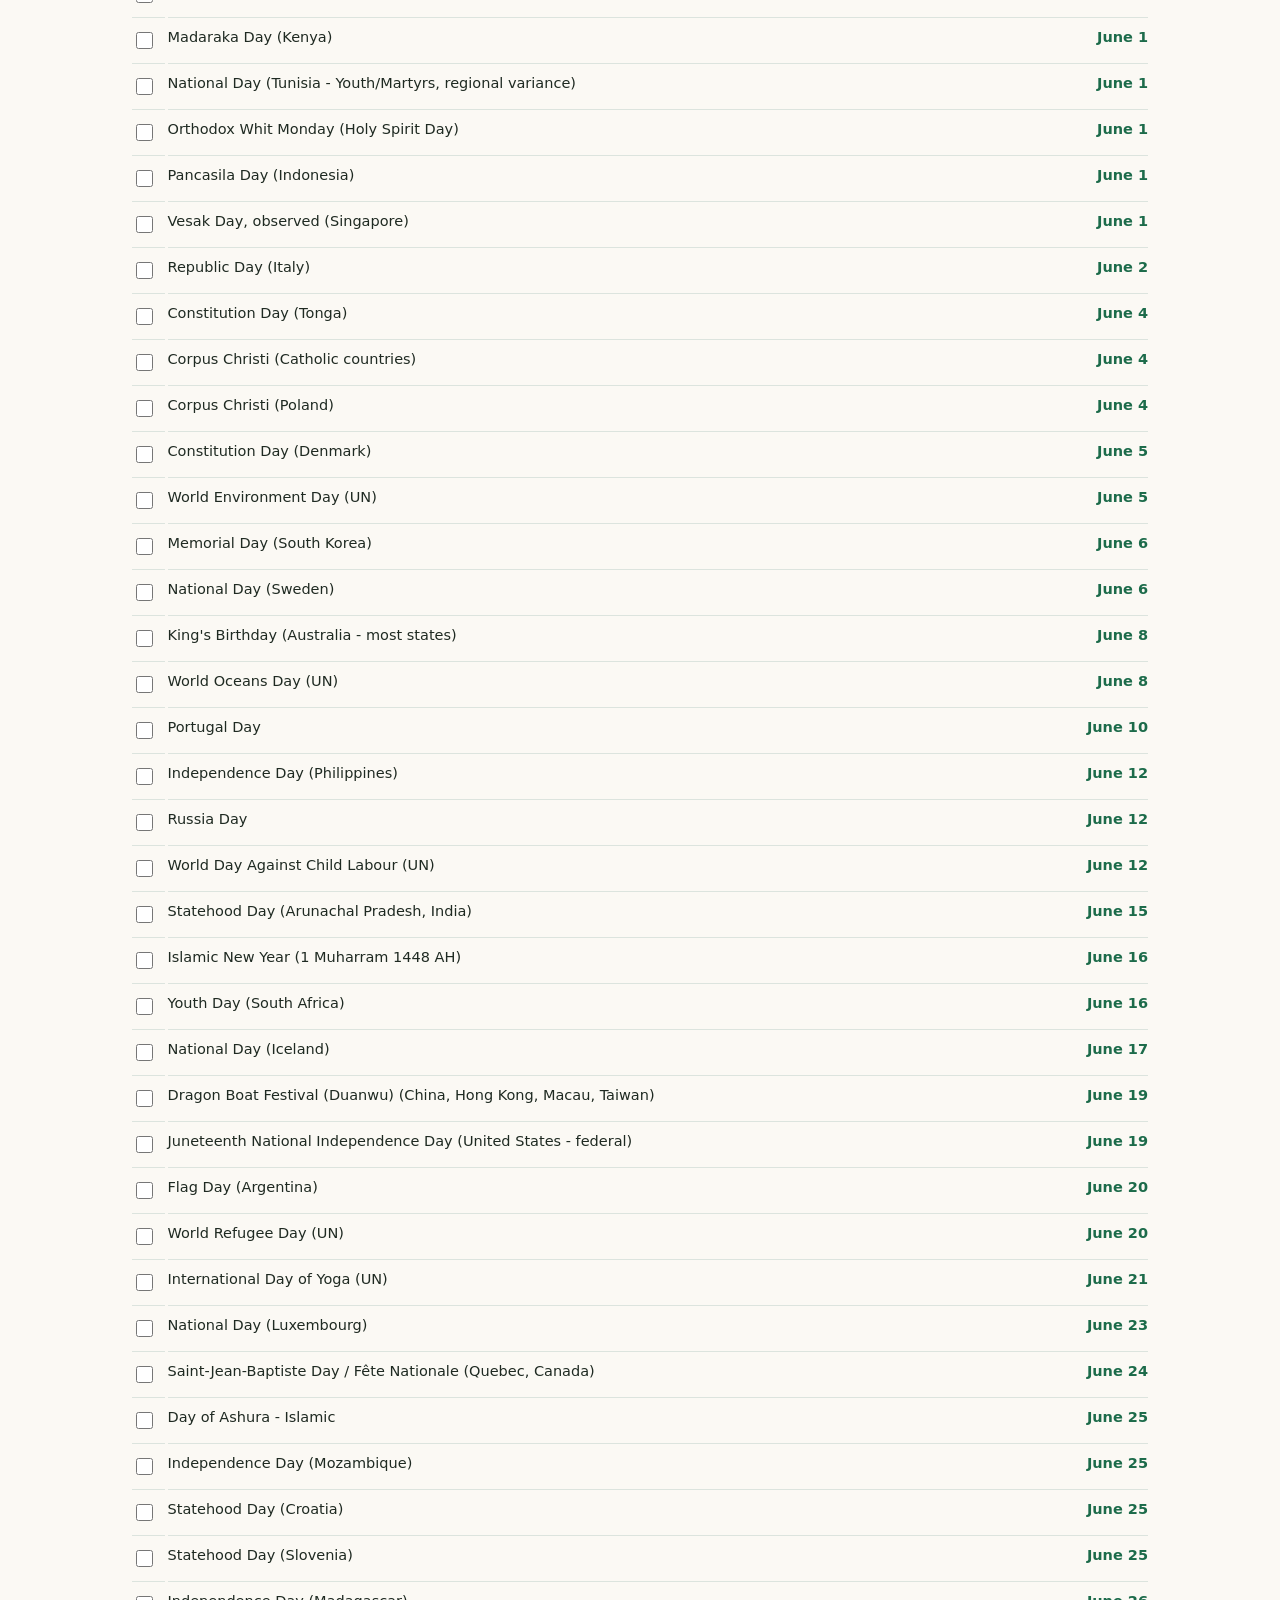
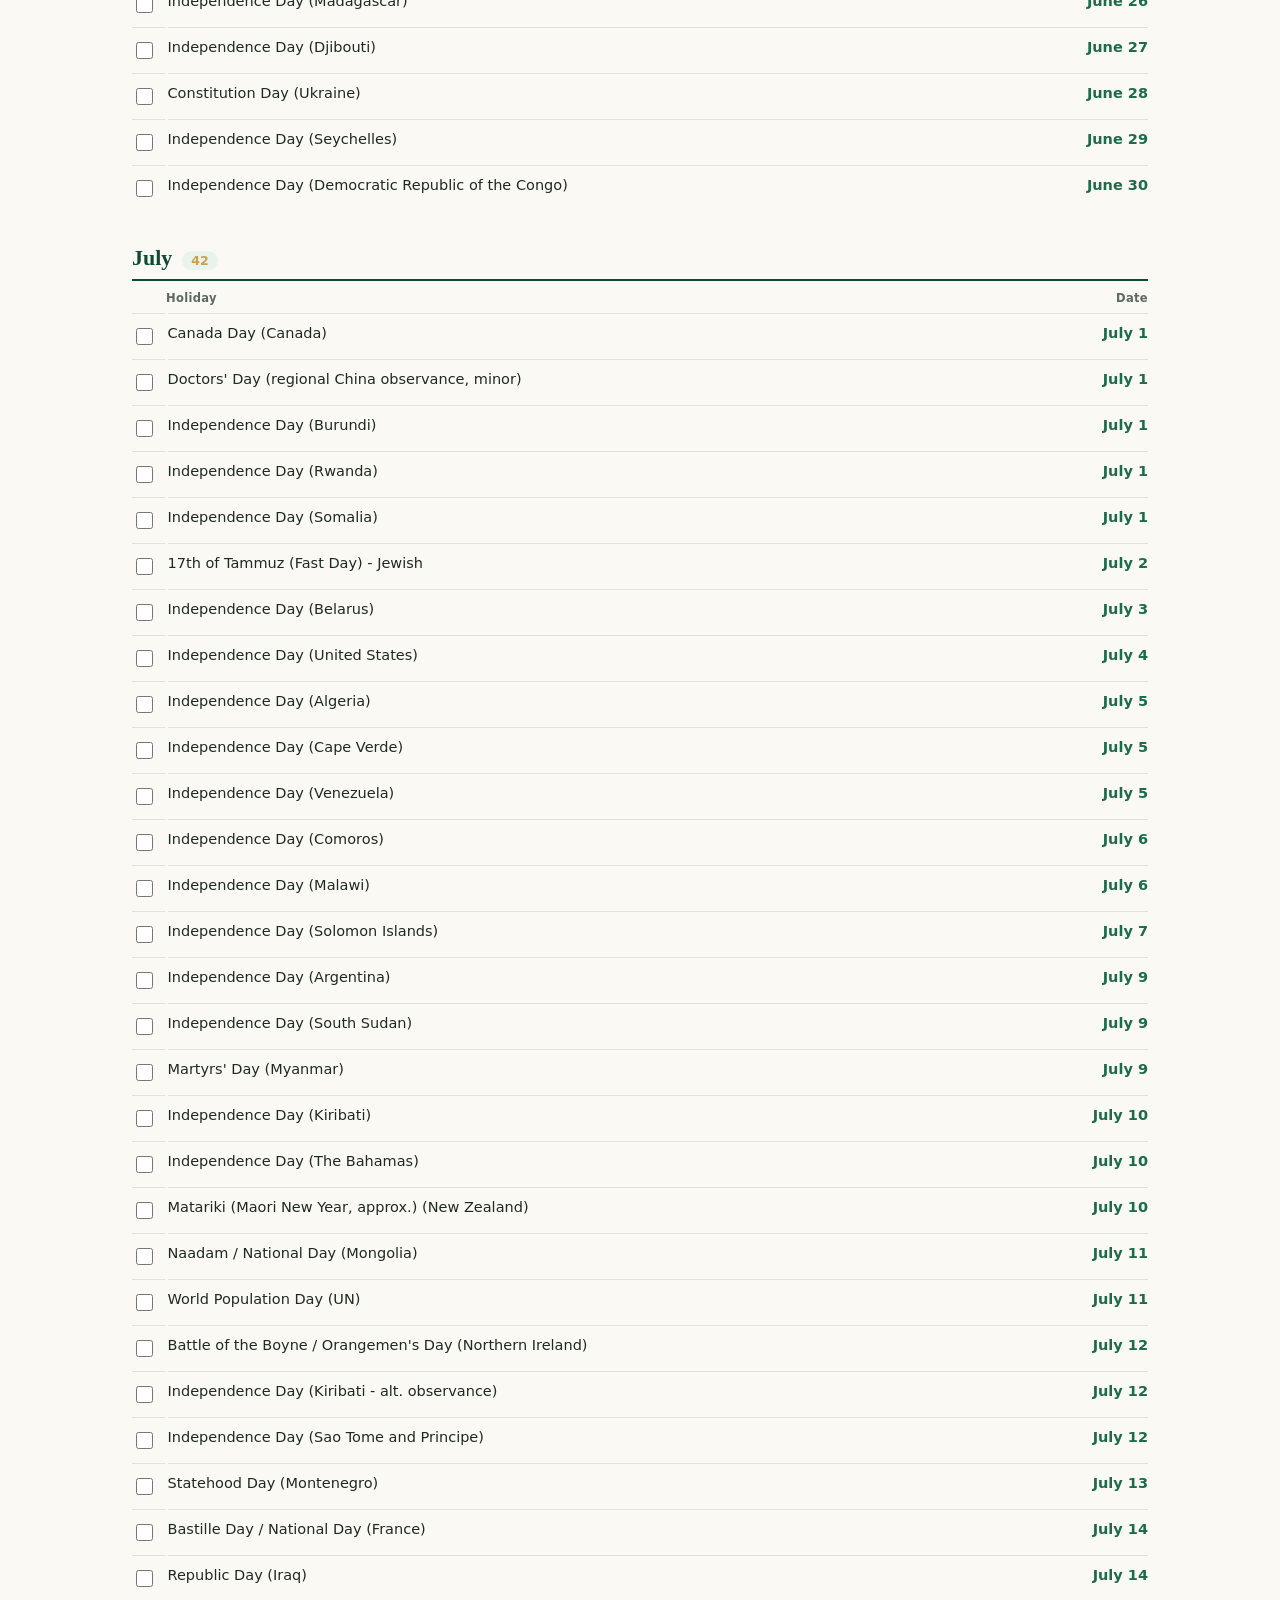
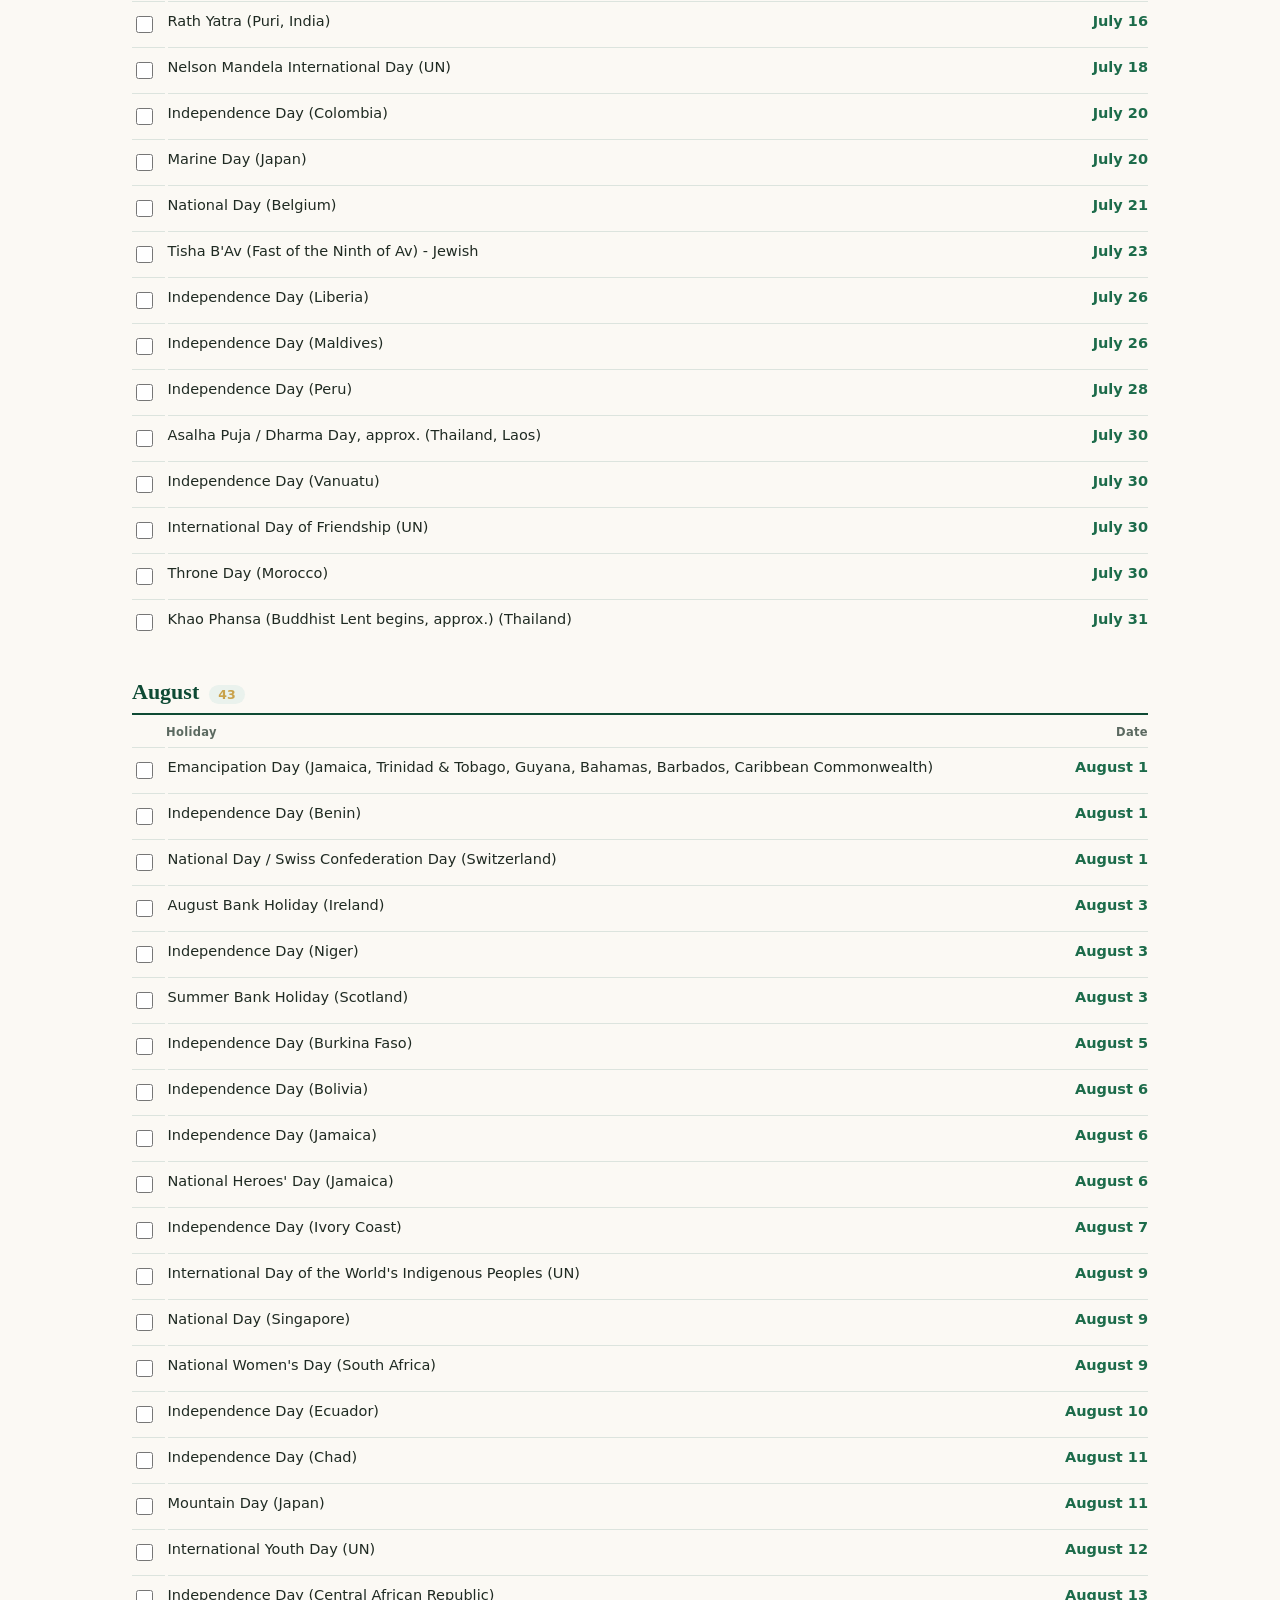
==== commit 707594f2: "Add files via upload" ====
--- a/index.html
+++ b/index.html
@@ -39,6 +39,7 @@
         <input type="text" id="searchInput" placeholder="Search a holiday or country, e.g. Diwali or Kenya">
       </div>
       <button class="clear-btn" id="clearBtn">Clear</button>
+      <button class="clear-btn" id="resetChecksBtn" title="Uncheck every holiday">Reset marks</button>
     </div>
     <div class="month-pills" id="monthPills"></div>
   </div>
--- a/style.css
+++ b/style.css
@@ -226,6 +226,7 @@
   padding:0 0 8px;
 }
 thead th.col-date{ text-align:right; }
+thead th.col-check{ width:34px; padding-right:0; }
 tbody tr{
   border-top:1px solid var(--line);
 }
@@ -235,6 +236,18 @@
   font-size:14.5px;
   vertical-align:top;
 }
+td.col-check{
+  width:34px;
+  padding-right:0;
+  vertical-align:middle;
+}
+.holiday-check{
+  width:17px;
+  height:17px;
+  accent-color:var(--green-mid);
+  cursor:pointer;
+  vertical-align:middle;
+}
 td.col-title{
   color:var(--ink);
   padding-right:18px;
@@ -247,6 +260,24 @@
   color:var(--green-mid);
   font-weight:600;
   font-variant-numeric:tabular-nums;
+}
+
+tbody tr.is-checked td.col-title{
+  color:var(--ink-soft);
+  text-decoration:line-through;
+  text-decoration-color:var(--gold);
+  text-decoration-thickness:1.5px;
+}
+tbody tr.is-checked td.col-date{ color:var(--ink-soft); }
+
+.sr-only{
+  position:absolute;
+  width:1px; height:1px;
+  padding:0; margin:-1px;
+  overflow:hidden;
+  clip:rect(0,0,0,0);
+  white-space:nowrap;
+  border:0;
 }
 
 .empty-state{
